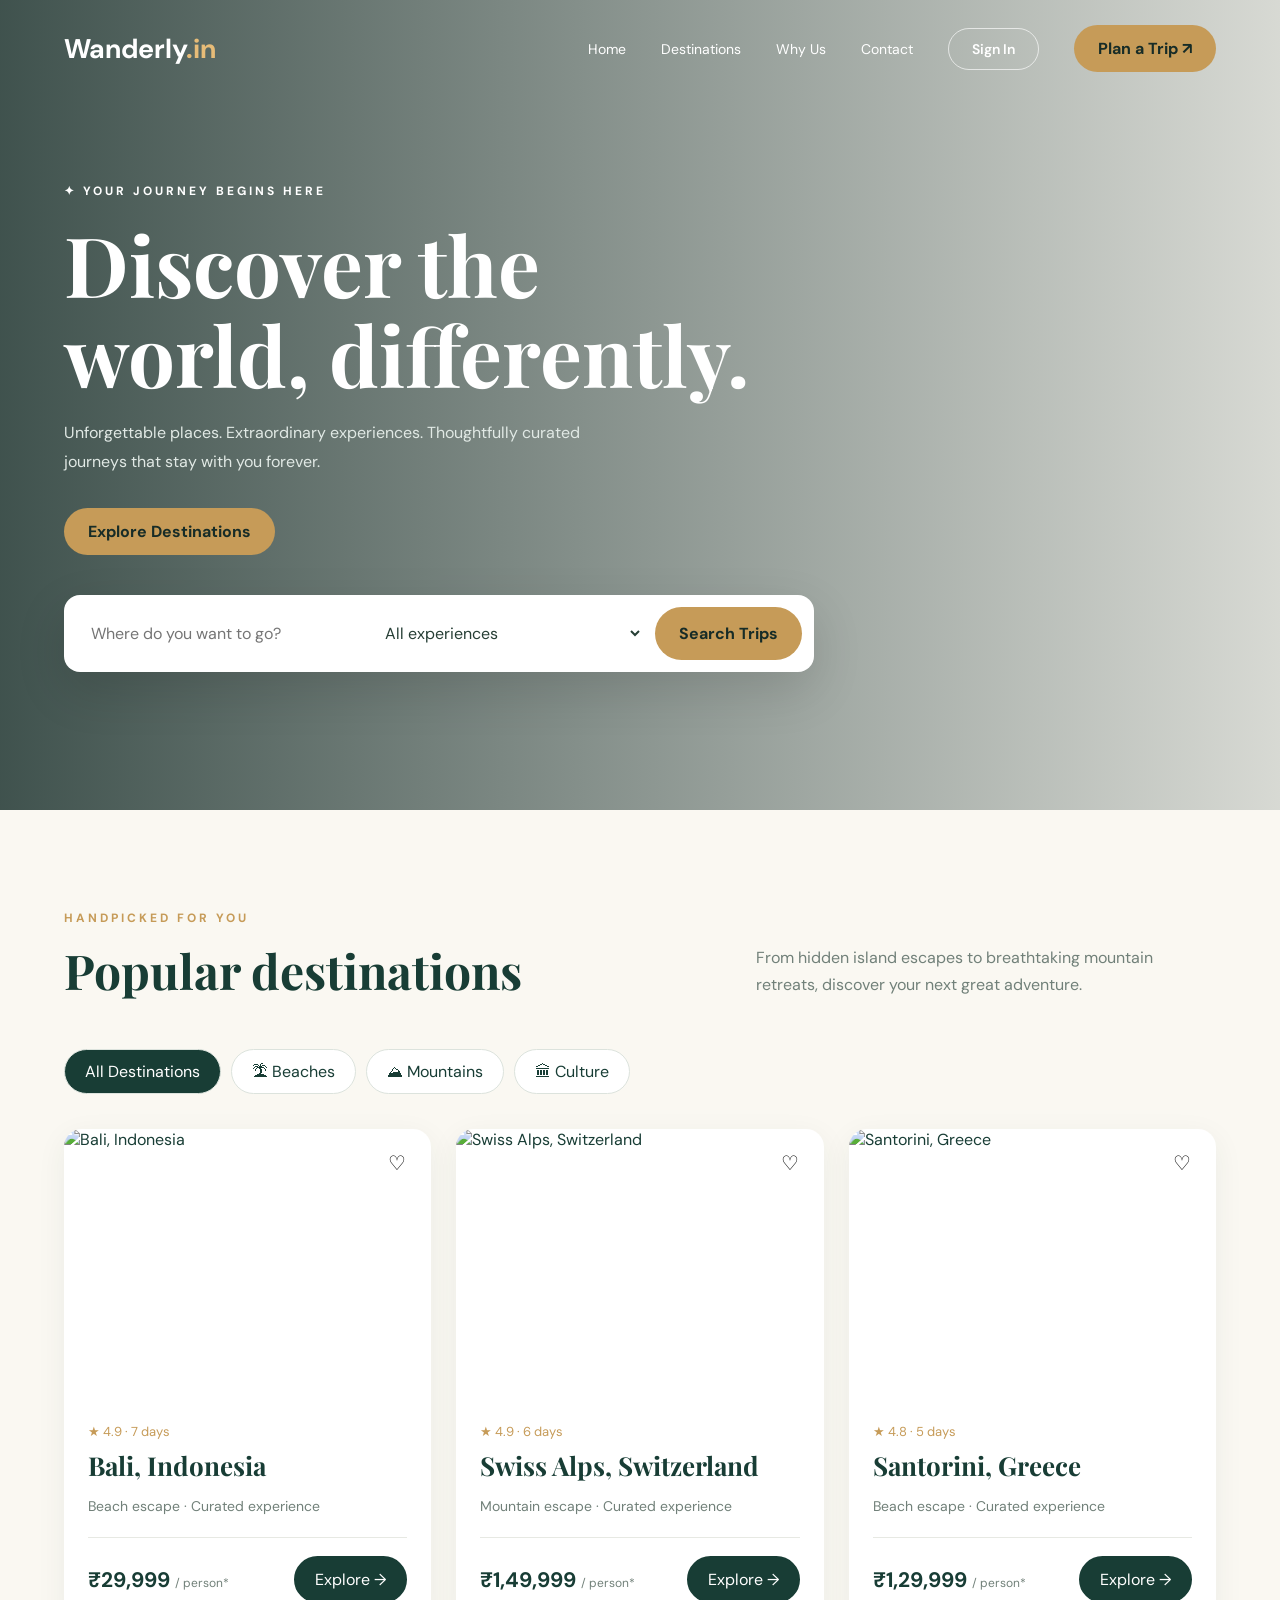
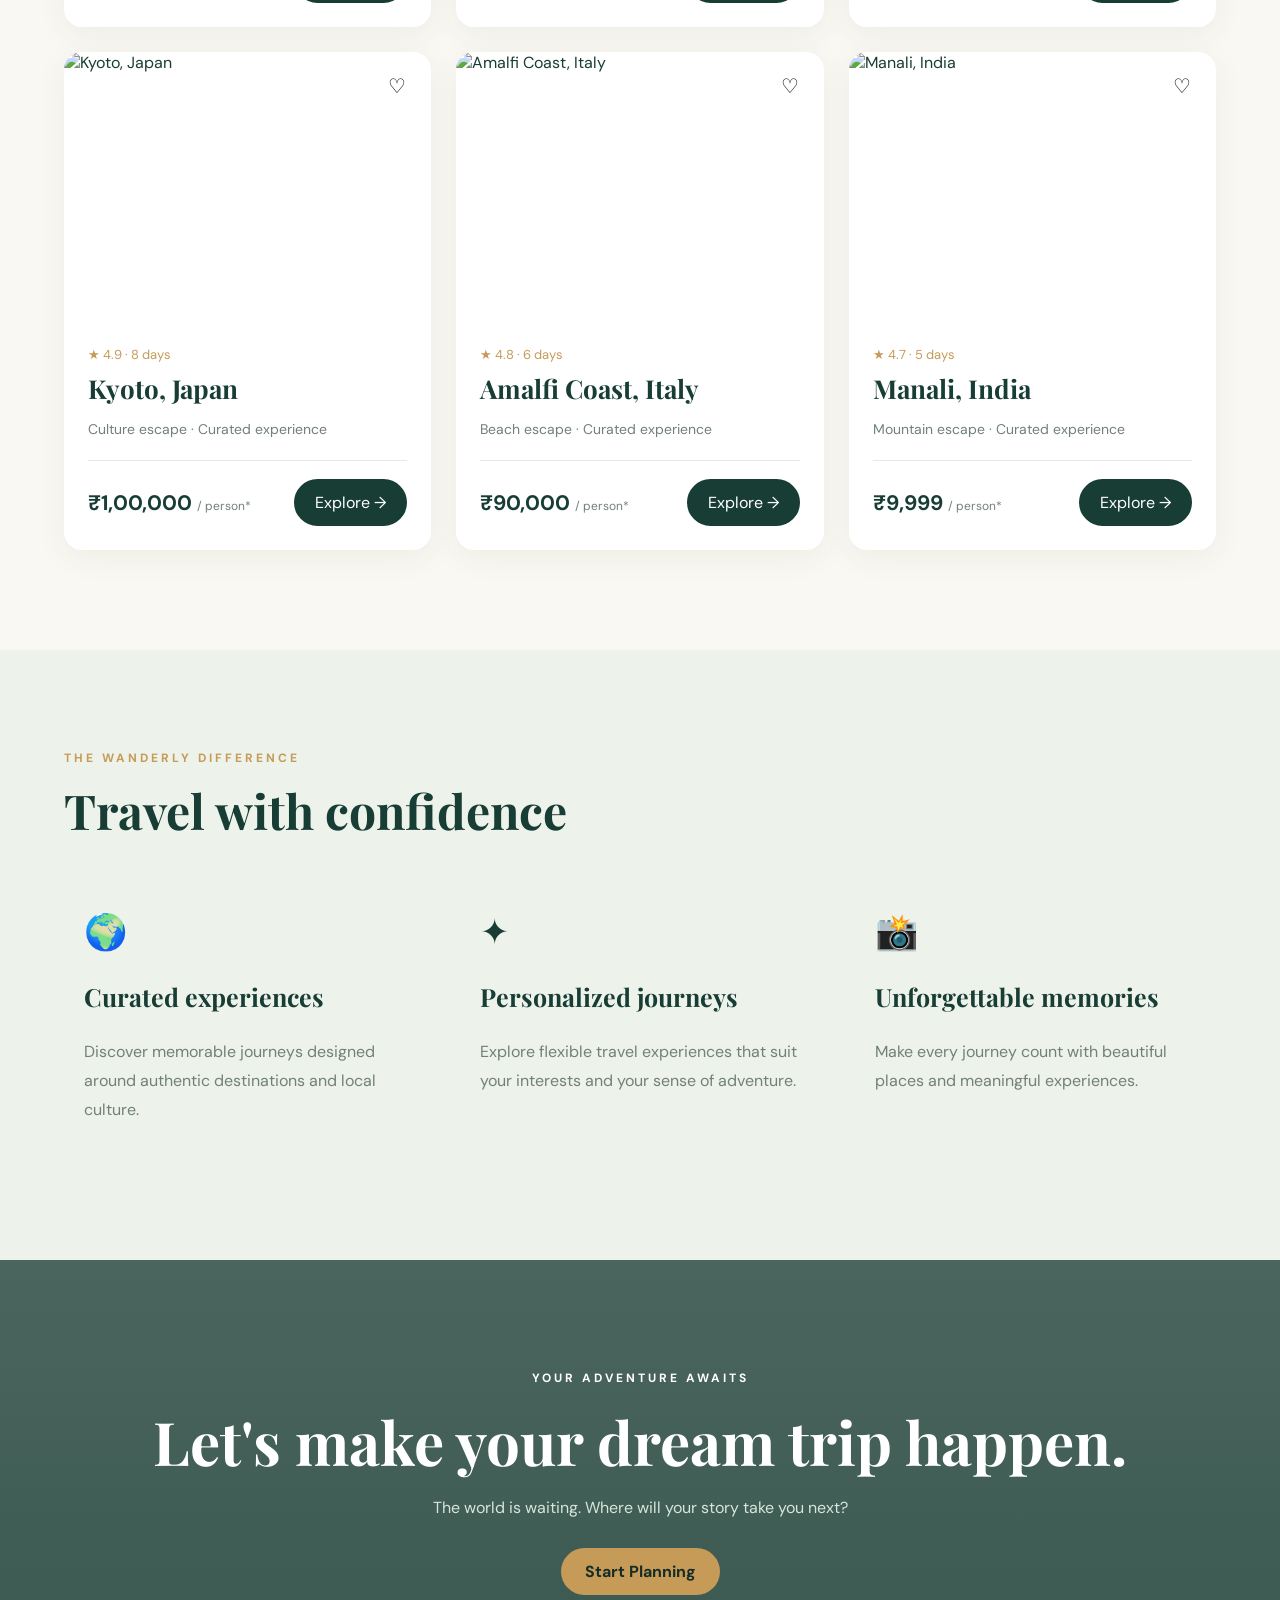
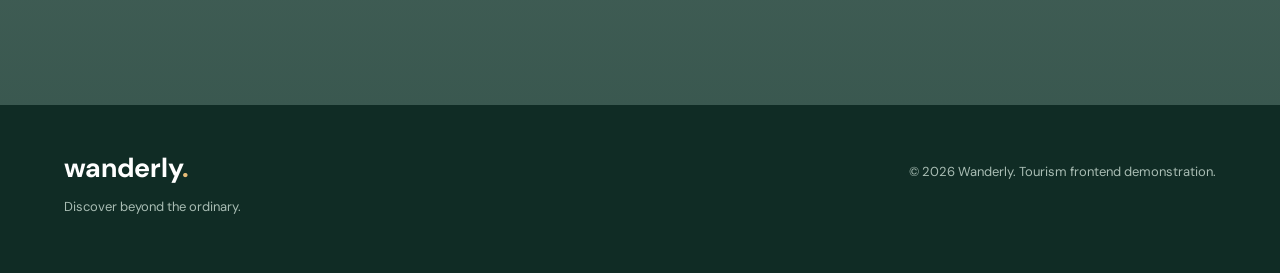
==== main_page/index.html @ e6dcb6c3 "v1.0" ====
<!DOCTYPE html>
<html lang="en">
<head>
  <meta charset="UTF-8">
  <meta name="viewport" content="width=device-width, initial-scale=1">
  <title>Wanderly — Explore the World</title>
  <link rel="preconnect" href="https://fonts.googleapis.com">
  <link rel="preconnect" href="https://fonts.gstatic.com" crossorigin>
  <link href="https://fonts.googleapis.com/css2?family=DM+Sans:wght@400;500;600;700&family=Playfair+Display:wght@500;600;700&display=swap" rel="stylesheet">
  <link rel="stylesheet" href="/main_page/style.css">
</head>
<body>
<header>
  <nav class="container">
    <a class="logo" href="#">Wanderly<span>.in</span></a>
    <button class="menu-toggle" id="menuToggle" aria-label="Toggle menu" aria-expanded="false">☰</button>
    <div class="links" id="navLinks">
      <a href="#home">Home</a>
      <a href="#destinations">Destinations</a>
      <a href="#why-us">Why Us</a>
      <a href="#contact">Contact</a>

      <a href="/login_page/index.html" class="signin-btn">Sign In</a>
      <button class="nav-btn" onclick="openBooking('Custom Trip')">
        Plan a Trip ↗
      </button>

      
    </div>
  </nav>
</header>

<main>
  <div class="hero" id="home">
    <div class="container">
      <div class="hero-content">
        <div class="eyebrow">✦ Your journey begins here</div>
        <h1>Discover the world, differently.</h1>
        <p>Unforgettable places. Extraordinary experiences. Thoughtfully curated journeys that stay with you forever.</p>
        <a class="primary-btn" href="#destinations" style="display:inline-block;margin-top:15px">Explore Destinations</a>
      </div>
      <div class="search-panel">
        <input id="searchInput" placeholder="Where do you want to go?" aria-label="Search destinations">
        <select id="categorySelect" aria-label="Choose category">
          <option value="all">All experiences</option>
          <option value="beach">Beaches</option>
          <option value="mountain">Mountains</option>
          <option value="culture">Culture</option>
        </select>
        <button class="primary-btn" id="searchButton">Search Trips</button>
      </div>
    </div>
  </div>

  <section id="destinations">
    <div class="container">
      <div class="section-top">
        <div>
          <div class="eyebrow" style="color:var(--gold)">Handpicked for you</div>
          <h2>Popular destinations</h2>
        </div>
        <p>From hidden island escapes to breathtaking mountain retreats, discover your next great adventure.</p>
      </div>
      <div class="filters" id="filters">
        <button class="filter active" data-category="all">All Destinations</button>
        <button class="filter" data-category="beach">🏝 Beaches</button>
        <button class="filter" data-category="mountain">⛰ Mountains</button>
        <button class="filter" data-category="culture">🏛 Culture</button>
      </div>
      <div class="cards" id="destinationCards"></div>
      <p id="empty">No destinations found. Try another search.</p>
    </div>
  </section>

  <section class="features" id="why-us">
    <div class="container">
      <div class="section-top">
        <div>
          <div class="eyebrow" style="color:var(--gold)">The Wanderly difference</div>
          <h2>Travel with confidence</h2>
        </div>
      </div>
      <div class="feature-grid">
        <div class="feature">
          <div class="feature-icon">🌍</div>
          <h3>Curated experiences</h3>
          <p>Discover memorable journeys designed around authentic destinations and local culture.</p>
        </div>
        <div class="feature">
          <div class="feature-icon">✦</div>
          <h3>Personalized journeys</h3>
          <p>Explore flexible travel experiences that suit your interests and your sense of adventure.</p>
        </div>
        <div class="feature">
          <div class="feature-icon">📸</div>
          <h3>Unforgettable memories</h3>
          <p>Make every journey count with beautiful places and meaningful experiences.</p>
        </div>
      </div>
    </div>
  </section>

  <section class="cta" id="contact">
    <div class="container">
      <div class="eyebrow">Your adventure awaits</div>
      <h2>Let's make your dream trip happen.</h2>
      <p>The world is waiting. Where will your story take you next?</p>
      <button class="primary-btn" onclick="openBooking('Custom Trip')">Start Planning</button>
    </div>
  </section>
</main>

<footer>
  <div class="container footer-inner">
    <div>
      <div class="logo">wanderly<span>.</span></div>
      <p>Discover beyond the ordinary.</p>
    </div>
    <p>© 2026 Wanderly. Tourism frontend demonstration.</p>
  </div>
</footer>

<div class="modal" id="bookingModal" role="dialog" aria-modal="true" aria-labelledby="modalTitle">
  <div class="modal-box">
    <button class="close" onclick="closeBooking()" aria-label="Close">×</button>
    <h2 id="modalTitle">Plan your journey</h2>
    <p id="selectedTrip"></p>
    <form id="bookingForm">
      <input type="text" name="name" placeholder="Full name" required>
      <input type="email" name="email" placeholder="Email address" required>
      <input type="date" name="date" required>
      <input type="number" name="travelers" min="1" max="20" placeholder="Number of travelers" required>
      <button class="primary-btn" type="submit">Send Inquiry</button>
    </form>
    <p id="formMessage" aria-live="polite"></p>
  </div>
</div>

<script src="/main_page/script.js"></script>
</body>
</html>
---- main_page/style.css ----
:root {
      --green: #183d35;
      --gold: #c69b58;
      --cream: #faf8f2;
      --muted: #718079;
      --border: #e7e9e3;
    }
    * { box-sizing: border-box; }
    html { scroll-behavior: smooth; }
    body {
      margin: 0;
      font-family: "DM Sans", sans-serif;
      background: var(--cream);
      color: var(--green);
    }
    button, input, select { font: inherit; }
    button { cursor: pointer; }
    a { text-decoration: none; color: inherit; }
    .container { width: min(1180px, 90%); margin: auto; }
    header {
      position: absolute;
      z-index: 10;
      top: 0;
      width: 100%;
      color: white;
    }
    nav {
      display: flex;
      align-items: center;
      justify-content: space-between;
      padding: 25px 0;
    }
    .logo { font-size: 27px; font-weight: 700; }
    .logo span { color: #e7bc78; }
    .links { display: flex; gap: 35px; align-items: center; }
    .links a { font-size: 14px; }
    .nav-btn, .primary-btn {
      background: var(--gold);
      color: #172c27;
      border: 0;
      padding: 13px 24px;
      border-radius: 40px;
      font-weight: 700;
    }
    .menu-toggle { display: none; background: none; border: 0; color: white; font-size: 26px; }
    .hero {
      min-height: 760px;
      height: 90vh;
      display: flex;
      align-items: center;
      position: relative;
      color: white;
      background:
        linear-gradient(90deg, rgba(5,30,26,.76), rgba(5,30,26,.14)),
        url("https://images.unsplash.com/photo-1501785888041-af3ef285b470?w=1800&q=85") center/cover;
    }
    .hero-content { max-width: 710px; padding-top: 45px; }
    .eyebrow { text-transform: uppercase; letter-spacing: 3px; font-size: 12px; font-weight: 700; }
    h1, h2, h3 { font-family: "Playfair Display", serif; }
    h1 { font-size: clamp(48px, 6.5vw, 88px); line-height: 1.08; margin: 20px 0; }
    .hero p { max-width: 520px; color: #e1e9e5; line-height: 1.8; }
    .search-panel {
      display: flex;
      gap: 12px;
      background: white;
      padding: 12px;
      border-radius: 16px;
      max-width: 750px;
      margin-top: 40px;
      box-shadow: 0 18px 50px #0002;
    }
    .search-panel input, .search-panel select {
      border: none;
      outline: none;
      padding: 15px;
      min-width: 0;
      flex: 1;
      color: #263e35;
      background: white;
    }
    section { padding: 100px 0; }
    .section-top {
      display: flex;
      justify-content: space-between;
      align-items: end;
      gap: 20px;
      margin-bottom: 35px;
    }
    .section-top h2 { font-size: clamp(32px, 4vw, 48px); margin: 12px 0; }
    .section-top p { color: var(--muted); max-width: 460px; line-height: 1.7; }
    .filters { display: flex; gap: 10px; flex-wrap: wrap; margin-bottom: 35px; }
    .filter {
      padding: 11px 20px;
      border: 1px solid #dce3dd;
      background: white;
      color: var(--green);
      border-radius: 30px;
    }
    .filter.active { background: var(--green); color: white; }
    .cards {
      display: grid;
      grid-template-columns: repeat(3, 1fr);
      gap: 25px;
    }
    .card {
      background: white;
      border-radius: 18px;
      overflow: hidden;
      box-shadow: 0 8px 30px #193b3210;
      transition: transform .25s;
    }
    .card:hover { transform: translateY(-7px); }
    .card-image { height: 270px; position: relative; overflow: hidden; }
    .card-image img { width: 100%; height: 100%; object-fit: cover; }
    .favorite {
      position: absolute;
      top: 15px;
      right: 15px;
      border: 0;
      background: white;
      width: 38px;
      height: 38px;
      border-radius: 50%;
      font-size: 20px;
    }
    .favorite.saved { color: #e45d62; }
    .card-content { padding: 24px; }
    .card-content h3 { font-size: 26px; margin: 8px 0; }
    .card-content p { color: var(--muted); font-size: 14px; }
    .card-bottom {
      border-top: 1px solid var(--border);
      margin-top: 22px;
      padding-top: 18px;
      display: flex;
      justify-content: space-between;
      align-items: center;
    }
    .price { font-weight: 700; font-size: 21px; }
    .price small { font-size: 12px; font-weight: 400; color: var(--muted); }
    .book-btn {
      background: var(--green);
      border: 2px solid var(--green);
      color: white;
      border-radius: 25px;
      padding: 11px 19px;
    }
    .features { background: #edf2eb; }
    .feature-grid { display: grid; grid-template-columns: repeat(3,1fr); gap: 35px; }
    .feature { padding: 20px; }
    .feature-icon { font-size: 35px; }
    .feature h3 { font-size: 25px; }
    .feature p { line-height: 1.8; color: var(--muted); }
    .cta {
      padding: 110px 20px;
      text-align: center;
      background:
        linear-gradient(#0a3027bb,#0a3027cc),
        url("https://images.unsplash.com/photo-1469474968028-56623f02e42e?w=1600&q=85") center/cover;
      color: white;
    }
    .cta h2 { font-size: clamp(35px,5vw,60px); margin: 15px 0; }
    .cta p { color: #d7e5dc; margin-bottom: 30px; }
    footer { background: #102c25; color: white; padding: 45px 0; }
    .footer-inner { display: flex; justify-content: space-between; gap: 20px; flex-wrap: wrap; }
    footer p { color: #a9bdb4; font-size: 13px; }
    .modal {
      position: fixed;
      inset: 0;
      z-index: 30;
      background: #071b16bb;
      display: none;
      align-items: center;
      justify-content: center;
      padding: 20px;
    }
    .modal.open { display: flex; }
    .modal-box {
      background: white;
      border-radius: 20px;
      padding: 35px;
      width: min(440px,100%);
      position: relative;
    }
    .modal-box h2 { font-size: 32px; }
    .modal-box input {
      display: block;
      width: 100%;
      padding: 14px;
      border: 1px solid var(--border);
      border-radius: 9px;
      margin: 12px 0;
    }
    .modal-box .primary-btn { width: 100%; margin-top: 10px; }
    .close {
      position: absolute;
      right: 22px;
      top: 18px;
      border: 0;
      background: none;
      font-size: 25px;
    }
    #empty { display: none; color: var(--muted); padding: 30px 0; }
    @media(max-width: 800px) {
      .menu-toggle { display: block; }
      .links {
        display: none;
        position: absolute;
        top: 75px;
        left: 5%;
        right: 5%;
        background: var(--green);
        padding: 25px;
        border-radius: 15px;
        flex-direction: column;
      }
      .links.open { display: flex; }
      .hero { min-height: 700px; }
      .search-panel { flex-direction: column; }
      .cards, .feature-grid { grid-template-columns: repeat(2,1fr); }
    }
    @media(max-width: 560px) {
      .cards, .feature-grid { grid-template-columns: 1fr; }
      .section-top { display: block; }
      section { padding: 65px 0; }
      .hero { height: auto; padding: 130px 0 80px; }
    }

.signin-btn {
  display: inline-block;
  padding: 11px 23px;
  border: 1px solid rgba(255, 255, 255, 0.65);
  border-radius: 40px;
  color: white !important;
  font-size: 14px;
  font-weight: 600;
  transition: all 0.25s ease;
}

.signin-btn:hover {
  background: #faf8f2;
  color: #c69b58 !important;
  border-color: #faf8f2;
}
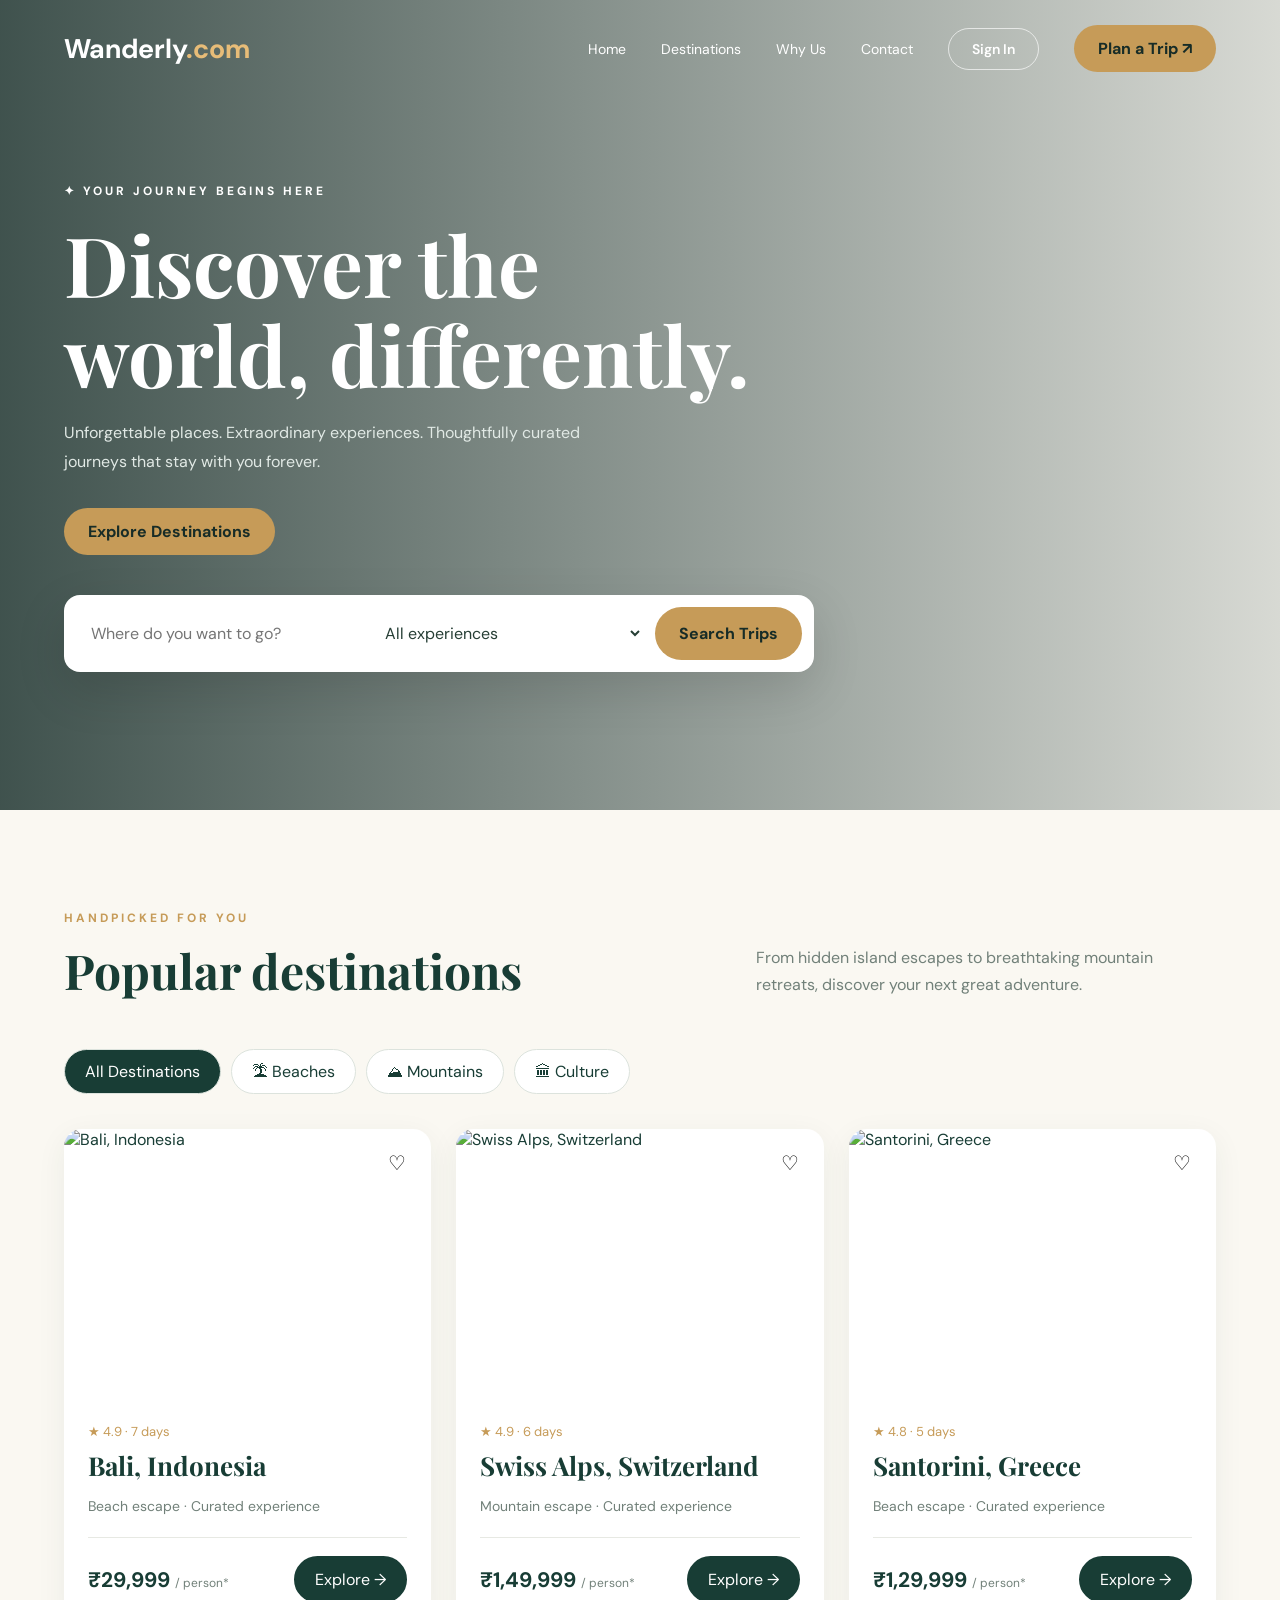
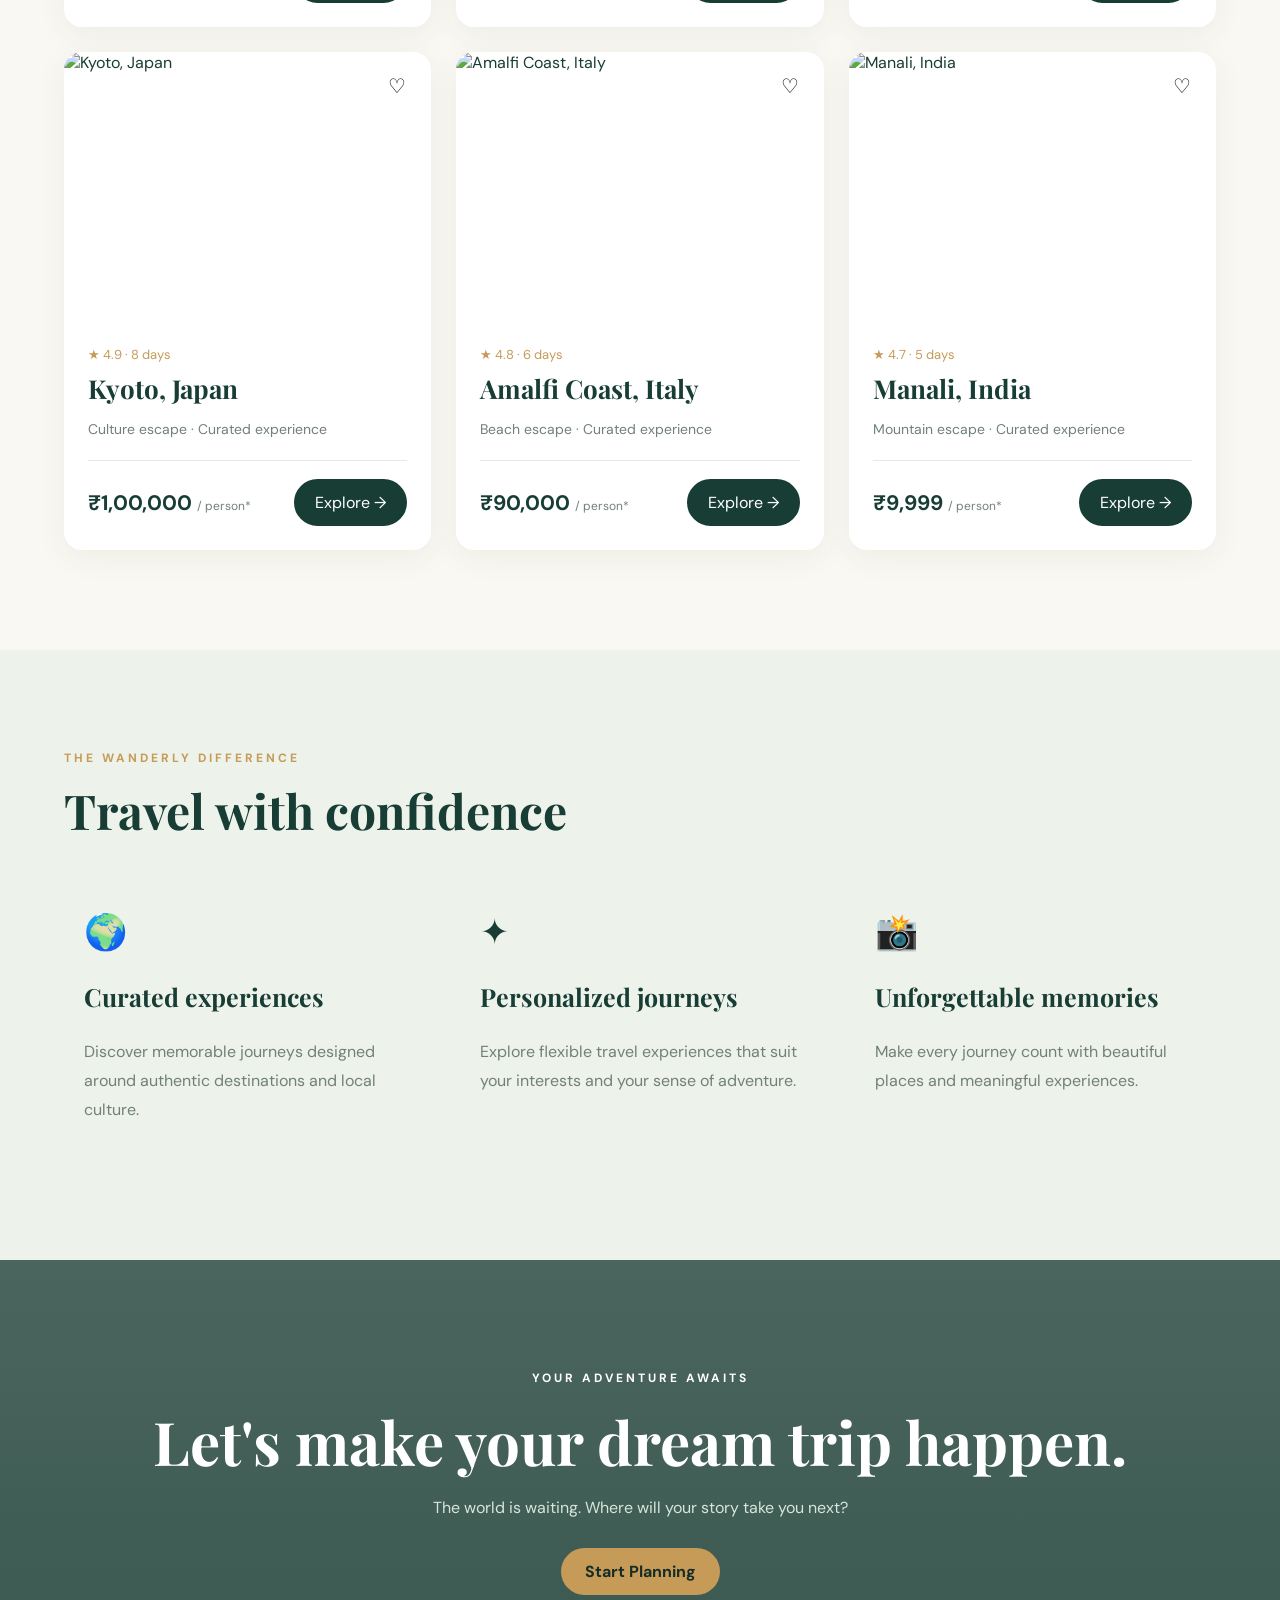
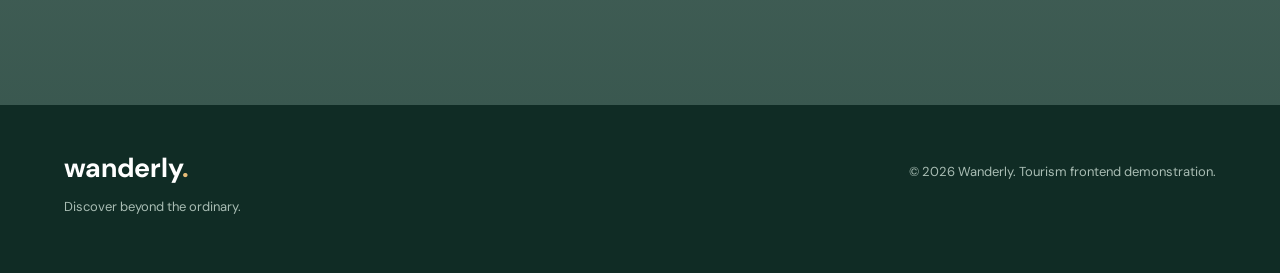
==== commit a6cc84b3: "Release v1.1" ====
--- a/main_page/index.html
+++ b/main_page/index.html
@@ -13,7 +13,7 @@
 <body>
 <header>
   <nav class="container">
-    <a class="logo" href="#">Wanderly<span>.in</span></a>
+    <a class="logo" href="#">Wanderly<span>.com</span></a>
     <button class="menu-toggle" id="menuToggle" aria-label="Toggle menu" aria-expanded="false">☰</button>
     <div class="links" id="navLinks">
       <a href="#home">Home</a>
